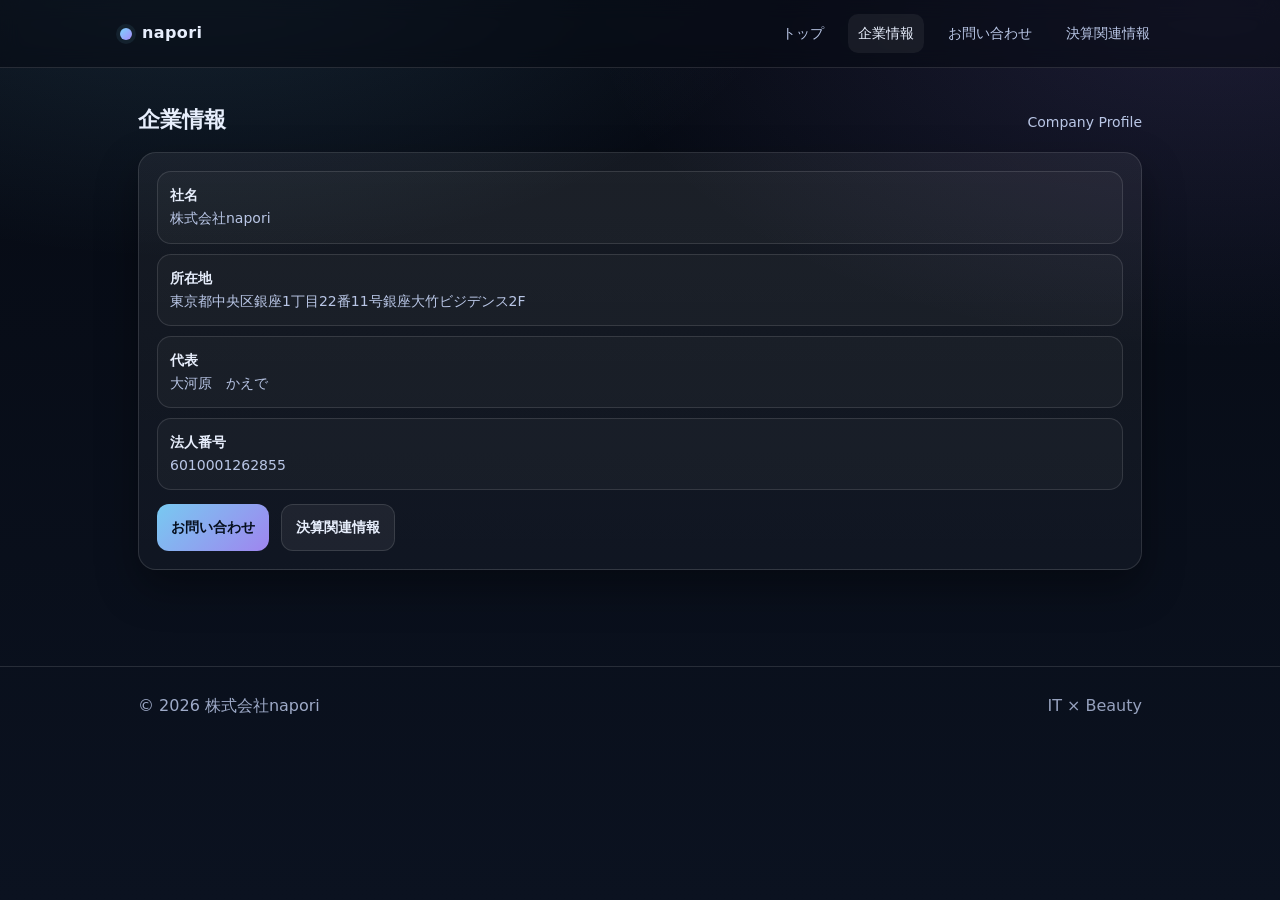
==== company/index.html @ cdd52f1e "新規作成" ====
<!doctype html>
<html lang="ja">
<head>

  <meta charset="utf-8" />
  <meta name="viewport" content="width=device-width,initial-scale=1" />
  <meta name="theme-color" content="#0b1220" />
  <link rel="icon" href="/assets/favicon.svg" type="image/svg+xml">
  <link rel="stylesheet" href="/assets/style.css" />

  <title>企業情報 | 株式会社napori</title>
  <meta name="description" content="株式会社naporiの企業情報（社名、所在地、代表、法人番号）">
</head>
<body>
  <header>
    <div class="wrap nav">
      <div class="brand">
        <span class="dot" aria-hidden="true"></span>
        <a href="/" aria-label="napori home">napori</a>
      </div>
      <nav class="menu" aria-label="primary">
        <a href="/">トップ</a>
        <a href="/company/" style="background:rgba(255,255,255,.06); color:var(--text)">企業情報</a>
        <a href="/contact/">お問い合わせ</a>
        <a href="/finance/">決算関連情報</a>
      </nav>
    </div>
  </header>

  <main>

    <section>
      <div class="wrap">
        <div class="section-title">
          <h2>企業情報</h2>
          <p class="sub">Company Profile</p>
        </div>

        <div class="card panel">
          <ul class="list" style="margin-top:0">
            <li><b style="color:var(--text)">社名</b><br/>株式会社napori</li>
            <li><b style="color:var(--text)">所在地</b><br/>東京都中央区銀座1丁目22番11号銀座大竹ビジデンス2F</li>
            <li><b style="color:var(--text)">代表</b><br/>大河原　かえで</li>
            <li><b style="color:var(--text)">法人番号</b><br/>6010001262855</li>
          </ul>

          <div class="cta" style="margin-top:14px;">
            <a class="btn primary" href="/contact/">お問い合わせ</a>
            <a class="btn" href="/finance/">決算関連情報</a>
          </div>
        </div>
      </div>
    </section>

  </main>

  <footer>
    <div class="wrap">
      <div style="display:flex; justify-content:space-between; gap:10px; flex-wrap:wrap;">
        <div>© <span id="y"></span> 株式会社napori</div>
        <div style="color:rgba(185,198,230,.8);">IT × Beauty</div>
      </div>
    </div>
  </footer>

  <script>
    document.getElementById("y").textContent = new Date().getFullYear();
  </script>
</body>
</html>
---- assets/style.css ----
:root{
  --bg:#0b1220;
  --card:#0f1a2f;
  --text:#e7eefc;
  --muted:#b9c6e6;
  --line:rgba(255,255,255,.12);
  --accent:#7dd3fc;
  --accent2:#a78bfa;
  --shadow: 0 18px 40px rgba(0,0,0,.35);
  --radius:18px;
  --max: 1040px;
}
*{box-sizing:border-box}
body{
  margin:0;
  font-family: ui-sans-serif, system-ui, -apple-system, "Hiragino Sans", "Noto Sans JP", "Segoe UI", sans-serif;
  background:
    radial-gradient(900px 500px at 15% -10%, rgba(125,211,252,.15), transparent 70%),
    radial-gradient(900px 500px at 95% 0%, rgba(167,139,250,.14), transparent 70%),
    linear-gradient(180deg, #060a13, var(--bg));
  color:var(--text);
  line-height:1.65;
  min-height:100vh;
}
a{color:inherit; text-decoration:none}
.wrap{max-width:var(--max); margin:0 auto; padding:0 18px}
header{
  position:sticky; top:0; z-index:10;
  backdrop-filter: blur(10px);
  background: rgba(6,10,19,.55);
  border-bottom:1px solid var(--line);
}
.nav{
  display:flex; align-items:center; justify-content:space-between;
  padding:14px 0;
}
.brand{display:flex; gap:10px; align-items:center; font-weight:700; letter-spacing:.4px}
.dot{
  width:12px; height:12px; border-radius:999px;
  background: linear-gradient(135deg, var(--accent), var(--accent2));
  box-shadow: 0 0 0 4px rgba(125,211,252,.08);
}
.menu{display:flex; gap:14px; flex-wrap:wrap; justify-content:flex-end}
.menu a{
  color:var(--muted);
  font-size:14px;
  padding:8px 10px;
  border-radius:10px;
}
.menu a:hover{background:rgba(255,255,255,.06); color:var(--text)}
main{padding-bottom:34px}
section{padding:34px 0}
.card{
  background: linear-gradient(180deg, rgba(255,255,255,.06), rgba(255,255,255,.03));
  border: 1px solid var(--line);
  border-radius: var(--radius);
  box-shadow: var(--shadow);
}
.section-title{
  display:flex; align-items:baseline; justify-content:space-between; gap:10px;
  margin:0 0 14px;
}
h2{margin:0; font-size:22px}
.sub{margin:0; color:var(--muted); font-size:14px}
.panel{padding:18px}
.list{
  margin:12px 0 0;
  padding:0; list-style:none;
  display:grid; gap:10px;
}
.list li{
  padding:12px 12px;
  border:1px solid var(--line);
  border-radius:14px;
  background:rgba(255,255,255,.03);
  color:var(--muted);
  font-size:14px;
}
.btn{
  display:inline-flex; align-items:center; justify-content:center;
  gap:8px;
  padding:11px 14px;
  border-radius:12px;
  border:1px solid var(--line);
  background:rgba(255,255,255,.06);
  color:var(--text);
  font-weight:600;
  font-size:14px;
}
.btn.primary{
  border:0;
  background: linear-gradient(135deg, rgba(125,211,252,.95), rgba(167,139,250,.95));
  color:#06101f;
}
.btn:hover{transform: translateY(-1px)}
code.inline{
  font-family: ui-monospace, SFMono-Regular, Menlo, Monaco, Consolas, "Liberation Mono", "Courier New", monospace;
  font-size:12px;
  padding:2px 6px;
  border-radius:8px;
  border:1px solid var(--line);
  background:rgba(255,255,255,.04);
  color:rgba(231,238,252,.92);
}
footer{
  padding:26px 0 46px;
  color:rgba(185,198,230,.85);
  border-top:1px solid var(--line);
  margin-top:28px;
}
.small{font-size:13px;color:rgba(185,198,230,.9)}
.hero{padding:70px 0 30px;}
.hero-grid{display:grid;gap:22px;grid-template-columns:1.25fr .75fr;align-items:stretch;}
@media (max-width: 900px){.hero-grid{grid-template-columns:1fr}.hero{padding:48px 0 24px}}
.hero-main{padding:28px}
h1{font-size: clamp(30px, 4.2vw, 46px);line-height:1.15;margin:0 0 14px;letter-spacing:.2px;}
.lead{color:var(--muted); margin:0 0 18px; font-size:16px}
.pill-row{display:flex; gap:10px; flex-wrap:wrap; margin:14px 0 18px}
.pill{font-size:12.5px;color:rgba(231,238,252,.92);border:1px solid var(--line);background:rgba(255,255,255,.04);padding:7px 10px;border-radius:999px;}
.cta{display:flex; gap:12px; flex-wrap:wrap; margin-top:16px}
.hero-side{padding:22px}
.kpi{display:grid; gap:12px; margin-top:6px}
.kpi .row{display:flex; justify-content:space-between; gap:12px; padding:12px 12px; border:1px solid var(--line); border-radius:14px; background:rgba(255,255,255,.03)}
.kpi .label{color:var(--muted); font-size:13px}
.kpi .value{font-weight:700}
.grid3{display:grid; gap:14px; grid-template-columns: repeat(3, 1fr);}
@media (max-width: 900px){.grid3{grid-template-columns:1fr}}
.svc{padding:18px}
.svc h3{margin:0 0 6px; font-size:16px}
.svc p{margin:0; color:var(--muted); font-size:14px}
.two{display:grid; gap:14px; grid-template-columns: 1fr 1fr;}
@media (max-width: 900px){.two{grid-template-columns:1fr}}
.works{padding:18px}
.work{display:flex; flex-direction:column; gap:6px; padding:14px 14px; border:1px solid var(--line); border-radius:14px; background:rgba(255,255,255,.03)}
.tag{font-size:12px; width:fit-content; padding:5px 9px; border-radius:999px; border:1px solid var(--line); background:rgba(255,255,255,.04); color:rgba(231,238,252,.9)}
.work .ttl{font-weight:700}
.work .desc{color:var(--muted); font-size:14px}
.contact{padding:22px}
.contact p{margin:8px 0; color:var(--muted)}
.contact b{color:var(--text)}
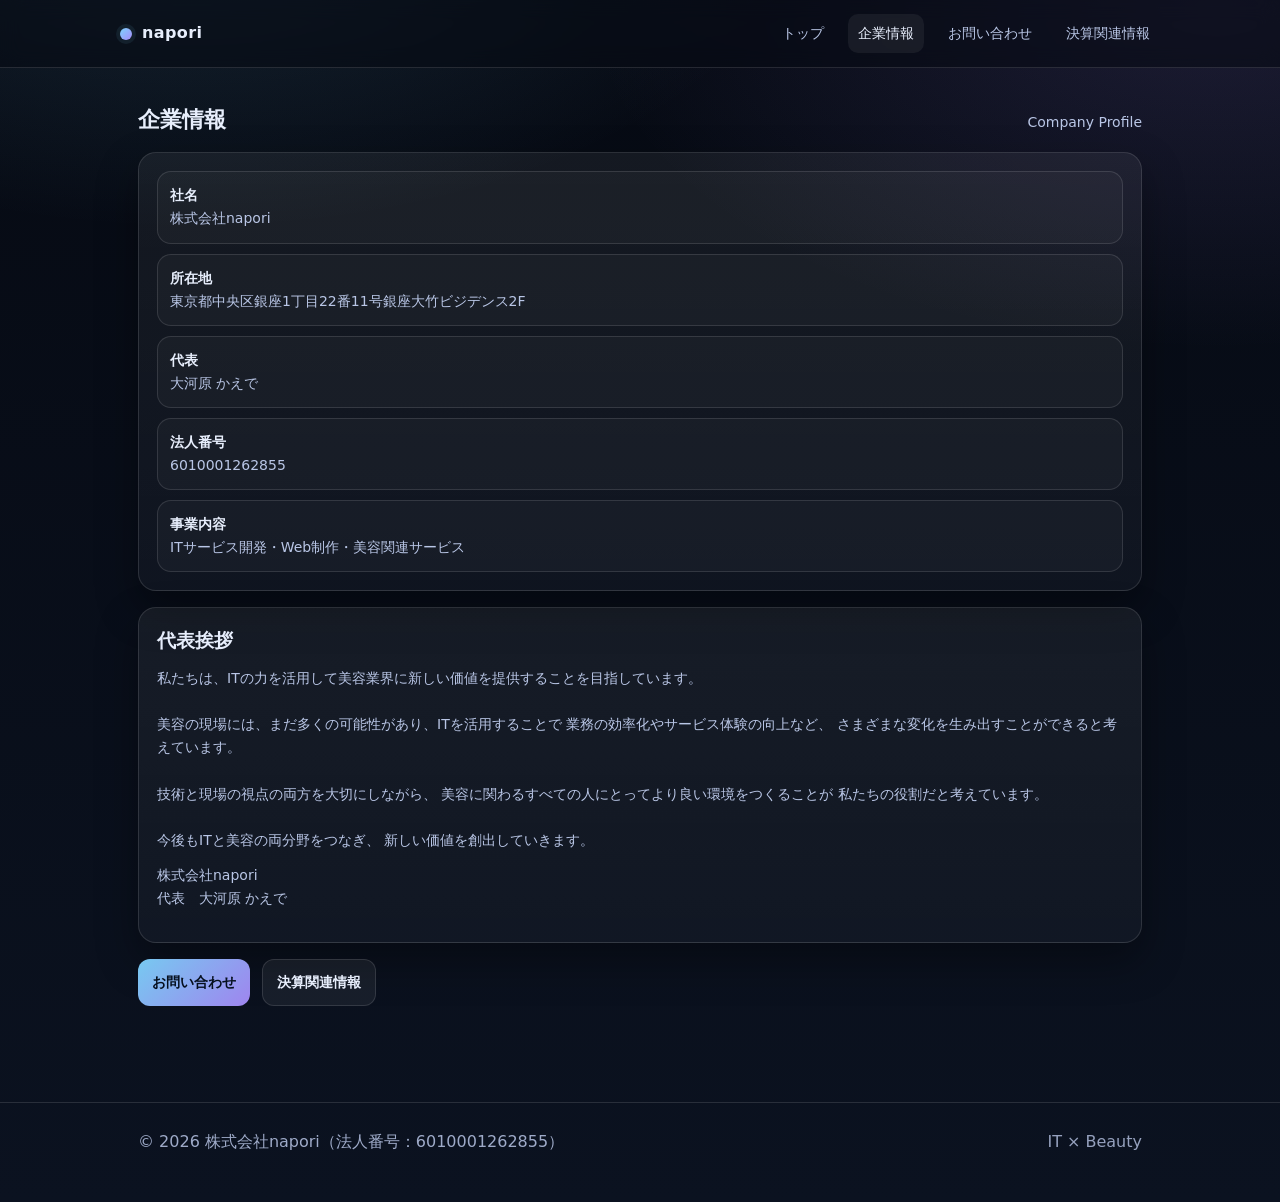
==== commit d03a40dd: "added: 挨拶微修正" ====
--- a/company/index.html
+++ b/company/index.html
@@ -1,23 +1,26 @@
 <!doctype html>
 <html lang="ja">
 <head>
-
   <meta charset="utf-8" />
   <meta name="viewport" content="width=device-width,initial-scale=1" />
   <meta name="theme-color" content="#0b1220" />
+
   <link rel="icon" href="/assets/favicon.svg" type="image/svg+xml">
   <link rel="stylesheet" href="/assets/style.css" />
 
   <title>企業情報 | 株式会社napori</title>
   <meta name="description" content="株式会社naporiの企業情報（社名、所在地、代表、法人番号）">
 </head>
+
 <body>
+
   <header>
     <div class="wrap nav">
       <div class="brand">
         <span class="dot" aria-hidden="true"></span>
         <a href="/" aria-label="napori home">napori</a>
       </div>
+
       <nav class="menu" aria-label="primary">
         <a href="/">トップ</a>
         <a href="/company/" style="background:rgba(255,255,255,.06); color:var(--text)">企業情報</a>
@@ -31,24 +34,75 @@
 
     <section>
       <div class="wrap">
+
         <div class="section-title">
           <h2>企業情報</h2>
           <p class="sub">Company Profile</p>
         </div>
 
+        <!-- 会社概要 -->
         <div class="card panel">
           <ul class="list" style="margin-top:0">
-            <li><b style="color:var(--text)">社名</b><br/>株式会社napori</li>
-            <li><b style="color:var(--text)">所在地</b><br/>東京都中央区銀座1丁目22番11号銀座大竹ビジデンス2F</li>
-            <li><b style="color:var(--text)">代表</b><br/>大河原　かえで</li>
-            <li><b style="color:var(--text)">法人番号</b><br/>6010001262855</li>
+            <li>
+              <b style="color:var(--text)">社名</b><br/>
+              株式会社napori
+            </li>
+
+            <li>
+              <b style="color:var(--text)">所在地</b><br/>
+              東京都中央区銀座1丁目22番11号銀座大竹ビジデンス2F
+            </li>
+
+            <li>
+              <b style="color:var(--text)">代表</b><br/>
+              大河原 かえで
+            </li>
+
+            <li>
+              <b style="color:var(--text)">法人番号</b><br/>
+              6010001262855
+            </li>
+
+            <li>
+              <b style="color:var(--text)">事業内容</b><br/>
+              ITサービス開発・Web制作・美容関連サービス
+            </li>
           </ul>
+        </div>
 
-          <div class="cta" style="margin-top:14px;">
-            <a class="btn primary" href="/contact/">お問い合わせ</a>
-            <a class="btn" href="/finance/">決算関連情報</a>
-          </div>
+        <!-- 代表挨拶 -->
+        <div class="card panel" style="margin-top:16px;">
+
+          <h3 style="margin:0 0 10px;">代表挨拶</h3>
+
+          <p style="margin:0; color:var(--muted); font-size:14px;">
+            私たちは、ITの力を活用して美容業界に新しい価値を提供することを目指しています。<br/><br/>
+
+            美容の現場には、まだ多くの可能性があり、ITを活用することで
+            業務の効率化やサービス体験の向上など、
+            さまざまな変化を生み出すことができると考えています。<br/><br/>
+
+            技術と現場の視点の両方を大切にしながら、
+            美容に関わるすべての人にとってより良い環境をつくることが
+            私たちの役割だと考えています。<br/><br/>
+
+            今後もITと美容の両分野をつなぎ、
+            新しい価値を創出していきます。
+          </p>
+
+          <p style="margin-top:12px; color:var(--muted); font-size:14px;">
+            株式会社napori<br/>
+            代表　大河原 かえで
+          </p>
+
         </div>
+
+        <!-- CTA -->
+        <div class="cta" style="margin-top:16px;">
+          <a class="btn primary" href="/contact/">お問い合わせ</a>
+          <a class="btn" href="/finance/">決算関連情報</a>
+        </div>
+
       </div>
     </section>
 
@@ -57,8 +111,12 @@
   <footer>
     <div class="wrap">
       <div style="display:flex; justify-content:space-between; gap:10px; flex-wrap:wrap;">
-        <div>© <span id="y"></span> 株式会社napori</div>
-        <div style="color:rgba(185,198,230,.8);">IT × Beauty</div>
+        <div>
+          © <span id="y"></span> 株式会社napori（法人番号：6010001262855）
+        </div>
+        <div style="color:rgba(185,198,230,.8);">
+          IT × Beauty
+        </div>
       </div>
     </div>
   </footer>
@@ -66,5 +124,6 @@
   <script>
     document.getElementById("y").textContent = new Date().getFullYear();
   </script>
+
 </body>
-</html>
+</html>
